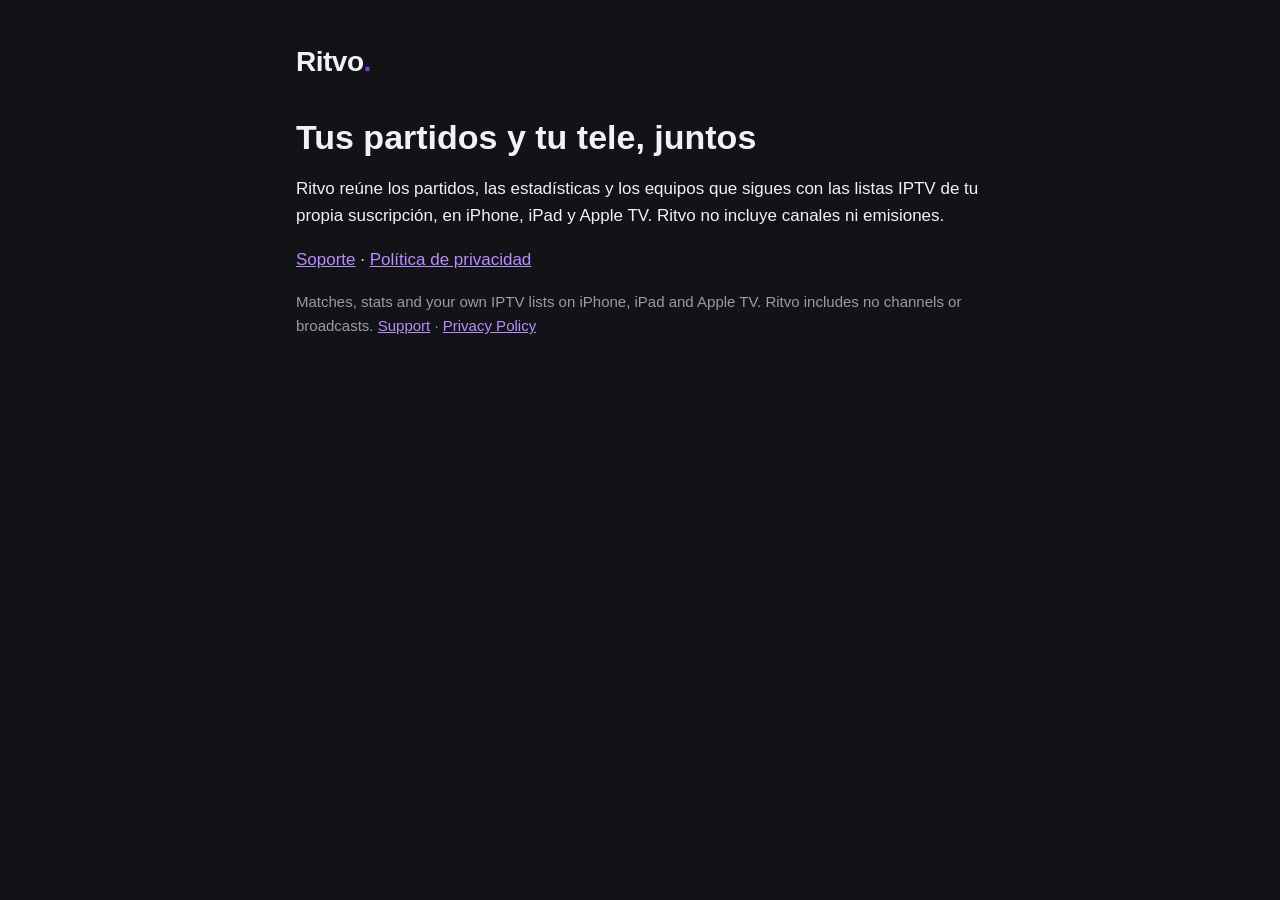
==== index.html @ 2d62906b "Ritvo website: home page, served at ritvo.app Co-Authored-By: Claude Opus 5.5 <noreply@anthropic.com" ====
<!doctype html>
<html lang="es">
<head>
  <meta charset="utf-8">
  <meta name="viewport" content="width=device-width, initial-scale=1">
  <title>Ritvo</title>
  <meta name="description" content="Ritvo: partidos, estadísticas y tus listas IPTV en iPhone, iPad y Apple TV.">
  <link rel="stylesheet" href="estilo.css">
</head>
<body>
<main>
  <header>
    <a class="wordmark" href="index.html">Ritvo<span>.</span></a>
  </header>
  <h1>Tus partidos y tu tele, juntos</h1>
  <p>Ritvo reúne los partidos, las estadísticas y los equipos que sigues con las listas IPTV de tu propia suscripción, en iPhone, iPad y Apple TV. Ritvo no incluye canales ni emisiones.</p>
  <p><a href="soporte.html">Soporte</a> · <a href="privacidad.html">Política de privacidad</a></p>
  <p class="note" lang="en">Matches, stats and your own IPTV lists on iPhone, iPad and Apple TV. Ritvo includes no channels or broadcasts. <a href="support.html">Support</a> · <a href="privacy.html">Privacy Policy</a></p>
</main>
</body>
</html>
---- estilo.css ----
/* Ritvo's public pages: privacy policy and support (docs/PUBLICACION.md). */
:root {
  --charcoal: #121316;
  --surface: #1c1d21;
  --accent: #8e36fc;
  --accent-text: #b98cff;
  --text: #f2f2f5;
  --text-secondary: #9a9ba3;
  color-scheme: dark;
}

* { box-sizing: border-box; }

body {
  margin: 0;
  background: var(--charcoal);
  color: var(--text);
  font: 17px/1.6 -apple-system, BlinkMacSystemFont, "SF Pro Text", "Helvetica Neue", Arial, sans-serif;
}

main {
  max-width: 720px;
  margin: 0 auto;
  padding: 40px 16px 80px;
}

header {
  display: flex;
  align-items: center;
  justify-content: space-between;
  gap: 16px;
  margin-bottom: 32px;
}

.wordmark {
  font-weight: 800;
  font-size: 28px;
  letter-spacing: -0.5px;
  color: var(--text);
  text-decoration: none;
}

.wordmark span { color: var(--accent); }

nav a { margin-left: 16px; }

h1 { font-size: 34px; line-height: 1.2; margin: 0 0 8px; }
h2 { font-size: 22px; margin: 40px 0 8px; }
h3 { font-size: 18px; margin: 24px 0 4px; }

p, li { color: var(--text); }

.meta, .note { color: var(--text-secondary); font-size: 15px; }

.summary {
  background: var(--surface);
  border-left: 4px solid var(--accent);
  border-radius: 12px;
  padding: 16px 20px;
  margin: 24px 0;
}

.summary p { margin: 0; }

a { color: var(--accent-text); }

table { width: 100%; border-collapse: collapse; margin: 16px 0; font-size: 15px; }
th, td { text-align: left; vertical-align: top; padding: 10px 8px; border-bottom: 1px solid #2c2d33; }
th { color: var(--text-secondary); font-weight: 600; }

footer { margin-top: 56px; color: var(--text-secondary); font-size: 14px; }

@media (max-width: 560px) {
  table, thead, tbody, tr, th, td { display: block; }
  thead { display: none; }
  td { border: none; padding: 2px 0; }
  tr { border-bottom: 1px solid #2c2d33; padding: 10px 0; }
}
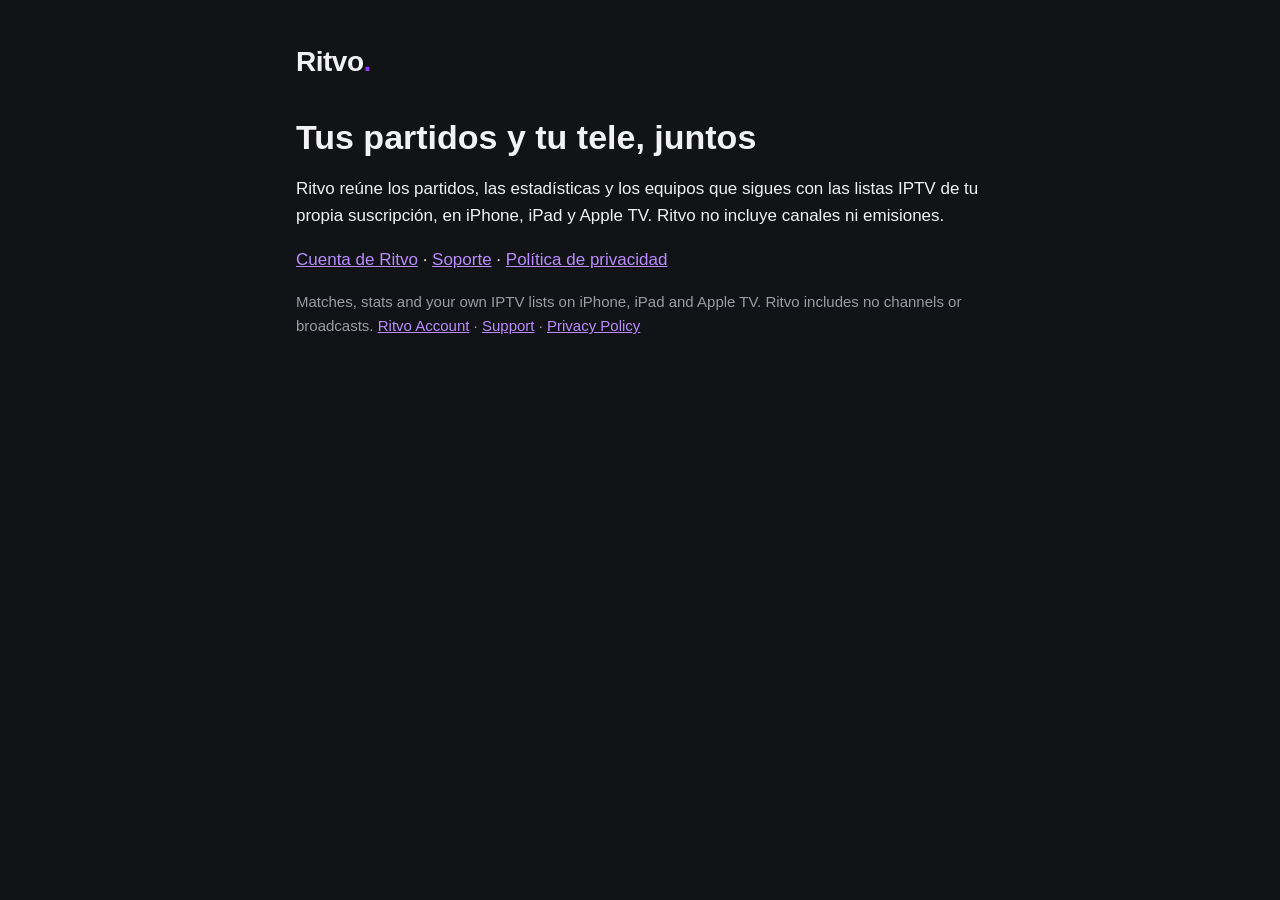
==== commit 7b9759d6: "Add Ritvo account management on the web" ====
--- a/index.html
+++ b/index.html
@@ -14,8 +14,8 @@
   </header>
   <h1>Tus partidos y tu tele, juntos</h1>
   <p>Ritvo reúne los partidos, las estadísticas y los equipos que sigues con las listas IPTV de tu propia suscripción, en iPhone, iPad y Apple TV. Ritvo no incluye canales ni emisiones.</p>
-  <p><a href="soporte.html">Soporte</a> · <a href="privacidad.html">Política de privacidad</a></p>
-  <p class="note" lang="en">Matches, stats and your own IPTV lists on iPhone, iPad and Apple TV. Ritvo includes no channels or broadcasts. <a href="support.html">Support</a> · <a href="privacy.html">Privacy Policy</a></p>
+  <p><a href="cuenta/">Cuenta de Ritvo</a> · <a href="soporte.html">Soporte</a> · <a href="privacidad.html">Política de privacidad</a></p>
+  <p class="note" lang="en">Matches, stats and your own IPTV lists on iPhone, iPad and Apple TV. Ritvo includes no channels or broadcasts. <a href="cuenta/?lang=en">Ritvo Account</a> · <a href="support.html">Support</a> · <a href="privacy.html">Privacy Policy</a></p>
 </main>
 </body>
 </html>
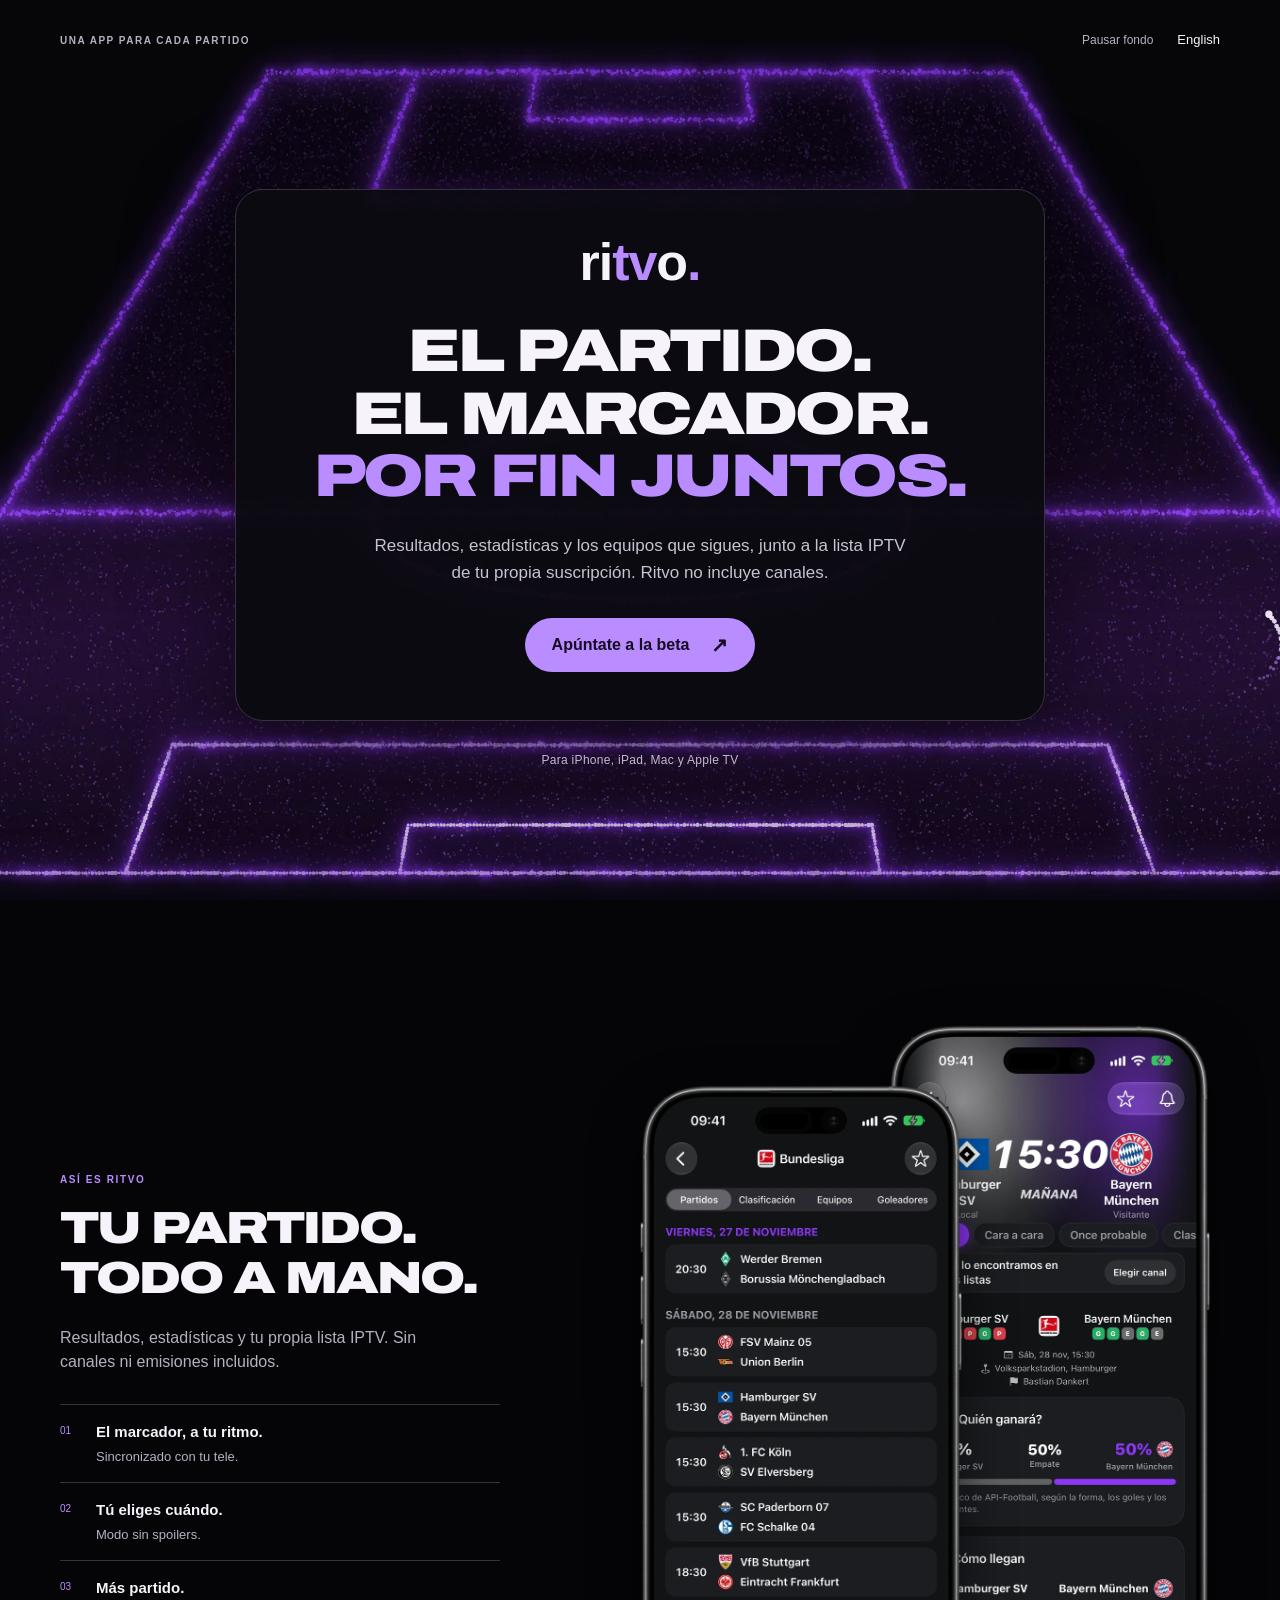
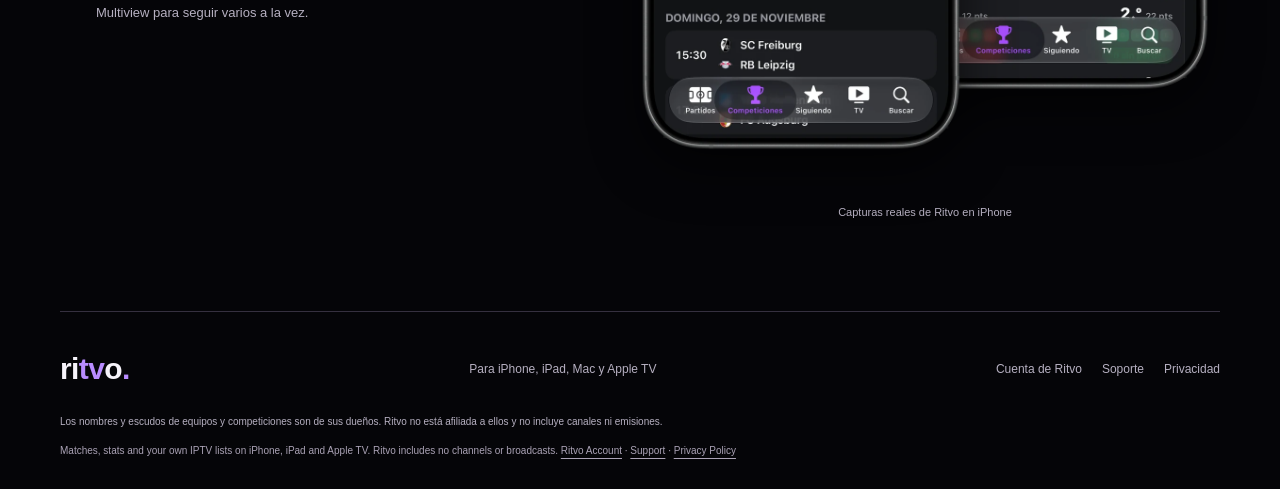
==== commit 9bcb2bb5: "New home page and two-step beta sign-up, in the spirit of an indie launch The owner took the launch " ====
--- a/index.html
+++ b/index.html
@@ -1,21 +1,25 @@
 <!doctype html>
-<html lang="es">
+<html lang="es" data-type="software">
 <head>
-  <meta charset="utf-8">
-  <meta name="viewport" content="width=device-width, initial-scale=1">
-  <title>Ritvo</title>
-  <meta name="description" content="Ritvo: partidos, estadísticas y tus listas IPTV en iPhone, iPad y Apple TV.">
-  <link rel="stylesheet" href="estilo.css">
-</head>
-<body>
-<main>
-  <header>
-    <a class="wordmark" href="index.html">Ritvo<span>.</span></a>
-  </header>
-  <h1>Tus partidos y tu tele, juntos</h1>
-  <p>Ritvo reúne los partidos, las estadísticas y los equipos que sigues con las listas IPTV de tu propia suscripción, en iPhone, iPad y Apple TV. Ritvo no incluye canales ni emisiones.</p>
-  <p><a href="cuenta/">Cuenta de Ritvo</a> · <a href="soporte.html">Soporte</a> · <a href="privacidad.html">Política de privacidad</a></p>
-  <p class="note" lang="en">Matches, stats and your own IPTV lists on iPhone, iPad and Apple TV. Ritvo includes no channels or broadcasts. <a href="cuenta/?lang=en">Ritvo Account</a> · <a href="support.html">Support</a> · <a href="privacy.html">Privacy Policy</a></p>
-</main>
-</body>
-</html>
+<meta charset="utf-8"><meta name="viewport" content="width=device-width, initial-scale=1">
+<meta name="referrer" content="no-referrer"><meta name="theme-color" content="#050508"><meta name="color-scheme" content="dark">
+<meta name="page-type" content="software"><meta name="site-kind" content="software">
+<title>Ritvo · El partido y el marcador, por fin juntos.</title><meta name="description" content="Resultados, estadísticas y los equipos que sigues, junto a la lista IPTV de tu propia suscripción. Ritvo no incluye canales.">
+<link rel="canonical" href="https://ritvo.app/">
+<link rel="stylesheet" href="beta.css"><link rel="preload" href="beta-assets/archivo-expanded-black.ttf" as="font" type="font/ttf" crossorigin>
+<link rel="icon" href="beta-assets/app-icon-192.png" type="image/png"><link rel="apple-touch-icon" href="beta-assets/app-icon-192.png">
+<meta property="og:type" content="website"><meta property="og:locale" content="es_ES"><meta property="og:site_name" content="Ritvo">
+<meta property="og:title" content="Ritvo · El partido y el marcador, por fin juntos."><meta property="og:description" content="Resultados, estadísticas y los equipos que sigues, junto a la lista IPTV de tu propia suscripción. Ritvo no incluye canales."><meta property="og:url" content="https://ritvo.app/">
+<meta property="og:image" content="https://ritvo.app/beta-assets/og-home.jpg"><meta property="og:image:width" content="1200"><meta property="og:image:height" content="630"><meta property="og:image:alt" content="Ritvo: el partido y el marcador, por fin juntos. Captura real en iPhone.">
+<meta name="twitter:card" content="summary_large_image"><meta name="twitter:title" content="Ritvo · El partido y el marcador, por fin juntos."><meta name="twitter:description" content="Resultados, estadísticas y los equipos que sigues, junto a la lista IPTV de tu propia suscripción. Ritvo no incluye canales."><meta name="twitter:image" content="https://ritvo.app/beta-assets/og-home.jpg"><meta name="twitter:image:alt" content="Ritvo: el partido y el marcador, por fin juntos. Captura real en iPhone.">
+
+
+<script src="beta.js" defer></script></head><body class="home-page">
+<a class="skip-link" href="#contenido">Saltar al contenido</a>
+<div class="pitch-background" aria-hidden="true"><canvas id="pitch" aria-hidden="true"></canvas></div>
+<header class="site-header wrap"><span class="nav-note">UNA APP PARA CADA PARTIDO</span>
+<nav aria-label="Navegación principal"><button class="motion-toggle" type="button" hidden aria-pressed="false">Pausar fondo</button><a href="beta-en.html" lang="en" hreflang="en" data-keep-query>English</a></nav></header>
+<main id="contenido"><section class="hero" aria-labelledby="home-title"><div class="launch-card home-card"><a class="wordmark" href="index.html" aria-label="Ritvo"><span aria-hidden="true">ri<span class="brand-violet">tv</span>o<span class="brand-violet">.</span></span></a><h1 id="home-title">EL PARTIDO.<br>EL MARCADOR.<br><span>POR FIN JUNTOS.</span></h1><p class="lead">Resultados, estadísticas y los equipos que sigues, junto a la lista IPTV de tu propia suscripción. Ritvo no incluye canales.</p><a class="button" href="beta.html" data-keep-query>Apúntate a la beta <span aria-hidden="true">↗</span></a></div><p class="platforms">Para iPhone, iPad, Mac y Apple TV</p></section><section class="showcase wrap" aria-labelledby="app-title"><div class="showcase-copy"><p class="eyebrow">ASÍ ES RITVO</p><h2 id="app-title">TU PARTIDO.<br>TODO A MANO.</h2><p class="showcase-lead">Resultados, estadísticas y tu propia lista IPTV. Sin canales ni emisiones incluidos.</p><ol class="benefits"><li><strong>El marcador, a tu ritmo.</strong><span>Sincronizado con tu tele.</span></li><li><strong>Tú eliges cuándo.</strong><span>Modo sin spoilers.</span></li><li><strong>Más partido.</strong><span>Multiview para seguir varios a la vez.</span></li></ol></div><figure class="phones"><div class="phone-pair"><img class="device device-0" src="beta-assets/iphone-jornada-es-700.webp" srcset="beta-assets/iphone-jornada-es-700.webp 700w, beta-assets/iphone-jornada-es-1100.webp 1100w" sizes="(max-width: 600px) 52vw, 310px" width="700" height="1431" alt="Ritvo en iPhone: la jornada de la Bundesliga" loading="lazy" decoding="async"><img class="device device-1" src="beta-assets/iphone-hamburgo-es-700.webp" srcset="beta-assets/iphone-hamburgo-es-700.webp 700w, beta-assets/iphone-hamburgo-es-1100.webp 1100w" sizes="(max-width: 600px) 52vw, 310px" width="700" height="1431" alt="Ritvo en iPhone: ficha del Hamburgo–Bayern" loading="lazy" decoding="async"></div><figcaption>Capturas reales de Ritvo en iPhone</figcaption></figure></section></main><footer class="site-footer wrap"><div class="footer-top"><a class="wordmark" href="index.html" aria-label="Ritvo"><span aria-hidden="true">ri<span class="brand-violet">tv</span>o<span class="brand-violet">.</span></span></a><p>Para iPhone, iPad, Mac y Apple TV</p><nav aria-label="Pie de página"><a href="cuenta/">Cuenta de Ritvo</a><a href="soporte.html">Soporte</a><a href="privacidad.html">Privacidad</a></nav></div>
+<p class="legal">Los nombres y escudos de equipos y competiciones son de sus dueños. Ritvo no está afiliada a ellos y no incluye canales ni emisiones.</p>
+<p class="english-note" lang="en">Matches, stats and your own IPTV lists on iPhone, iPad and Apple TV. Ritvo includes no channels or broadcasts. <a href="cuenta/?lang=en">Ritvo Account</a> · <a href="support.html">Support</a> · <a href="privacy.html">Privacy Policy</a></p>
+</footer></body></html>
--- a/beta.css
+++ b/beta.css
@@ -0,0 +1,17 @@
+@font-face{font-family:Archivo;src:url('beta-assets/archivo-expanded-black.ttf') format('truetype');font-style:normal;font-weight:900;font-display:swap}
+:root{color-scheme:dark;--ink:#f6f3fa;--muted:#b6b0c1;--violet:#b98cff;--brand:#8e36fc;--line:#35303f;--surface:#101015;--ease:cubic-bezier(.2,.8,.2,1)}
+*{box-sizing:border-box}html{background:#050508;scroll-padding-top:24px}body{margin:0;color:var(--ink);font-family:-apple-system,BlinkMacSystemFont,"Segoe UI",sans-serif;font-size:16px;line-height:1.5}button,input,select,textarea{font:inherit}a{color:inherit;text-decoration-thickness:1px;text-underline-offset:4px}a:hover{color:var(--violet)}button,a,input,select,textarea{-webkit-tap-highlight-color:transparent}button{cursor:pointer}button:disabled{cursor:wait;opacity:.65}button:focus-visible,a:focus-visible,input:focus-visible,select:focus-visible,textarea:focus-visible,[tabindex="-1"]:focus-visible{outline:3px solid var(--violet);outline-offset:5px}h1,h2,h3,p,figure{margin:0}h1,h2{font-family:Archivo,"Arial Black",sans-serif;font-weight:900;letter-spacing:-.045em}h1{line-height:1.04}h2{line-height:1.1}button,a{transition:color 140ms var(--ease),background 140ms var(--ease),transform 140ms var(--ease)}[hidden]{display:none!important}.wrap{width:min(1160px,calc(100% - 80px));margin-inline:auto}.sr-only{position:absolute;width:1px;height:1px;padding:0;margin:-1px;overflow:hidden;clip-path:inset(50%);white-space:nowrap;border:0}.skip-link{position:absolute;top:12px;left:16px;z-index:20;padding:12px 18px;background:var(--ink);color:#050508;transform:translateY(-180%)}.skip-link:focus{transform:none}
+.pitch-background{position:fixed;inset:0;z-index:-1;pointer-events:none;background:#050508 url('beta-assets/pitch-still.webp') center/100% 100% no-repeat}.pitch-background::after{content:"";position:absolute;inset:0;background:linear-gradient(180deg,rgba(5,5,8,.08),transparent 70%,rgba(5,5,8,.18))}#pitch{width:100%;height:100%;display:block}.site-header{height:80px;position:absolute;top:0;left:0;right:0;z-index:2;display:flex;align-items:center;justify-content:space-between;gap:12px}.nav-note{font-size:10px;letter-spacing:.15em;font-weight:650;color:var(--muted)}.site-header nav{display:flex;align-items:center;gap:24px;font-size:13px}.site-header a,.motion-toggle{display:inline-flex;align-items:center;min-height:44px}.site-header a{text-decoration:none}.site-header a:hover{text-decoration:underline}.motion-toggle{background:none;border:0;color:var(--muted);padding:0;font-size:12px}.wordmark{display:inline-block;font-family:ui-rounded,"SF Pro Rounded",-apple-system,BlinkMacSystemFont,sans-serif;font-size:52px;font-weight:800;letter-spacing:-.02em;line-height:1;text-decoration:none}.wordmark:hover{color:var(--ink)}.brand-violet{color:var(--violet)}
+.hero{min-height:100svh;display:flex;flex-direction:column;align-items:center;justify-content:center;padding:100px 24px 42px;gap:25px}.launch-card{width:100%;background:rgba(12,11,17,.97);border:1px solid #39303f;border-radius:28px;box-shadow:0 30px 100px #0008;padding:44px;text-align:center}.home-card{max-width:810px;padding:46px 46px 48px}.home-card h1{font-size:clamp(29px,4.7vw,62px);margin:32px -12px 24px}.home-card h1 span{color:var(--violet)}.lead{color:#c8c2d1;font-size:17px;line-height:1.6}.home-card .lead{max-width:550px;margin:0 auto 32px}.button{display:inline-flex;align-items:center;justify-content:center;gap:22px;min-height:54px;padding:14px 26px;border:1px solid transparent;border-radius:100px;background:var(--violet);color:#160c22;text-decoration:none;font-weight:700;font-size:16px;line-height:1.4}.button:hover{background:#c9a7ff;color:#160c22;transform:translateY(-1px)}.button:active{transform:translateY(1px) scale(.985)}.button span{font-size:20px;line-height:1}.platforms{font-size:12px;color:#c2b9ce;text-align:center;letter-spacing:.025em}.signup-card{max-width:570px;padding:28px 38px 24px}.signup-card>.wordmark{font-size:42px;margin-bottom:22px}.launch-card .form-heading{text-align:center}.form-heading h1{font-size:clamp(29px,4.5vw,45px);margin-bottom:14px}.form-heading>p{font-size:15px;color:#c8c2d1;max-width:400px;margin:0 auto 24px;line-height:1.55}form{text-align:left}fieldset{min-width:0;border:0;padding:0;margin:0 0 18px}legend,label{font-size:13px;font-weight:550}legend{padding:0;margin-bottom:9px}label a{color:#ddc6ff}.field{margin-bottom:18px}.field>label{display:block;margin-bottom:7px}.field>input,.field>select,.field>textarea,.share-row input{display:block;width:100%;min-height:48px;border:1px solid #796c87;border-radius:10px;background:#19171f;color:var(--ink);padding:11px 13px;font-size:16px;line-height:1.4}input::placeholder,textarea::placeholder{color:#a59dae;opacity:1}textarea{resize:vertical}.hint{font-size:11px;line-height:1.5;color:var(--muted);margin-top:6px}.optional{color:var(--muted);font-weight:400}.choices{display:flex;flex-wrap:wrap;gap:8px}.choice{position:relative;cursor:pointer}.choice input{position:absolute;opacity:0;width:1px;height:1px}.choice span{min-height:44px;display:flex;align-items:center;justify-content:center;padding:10px 16px;border:1px solid #796c87;border-radius:100px;background:#19171f;color:#d7d1df;font-size:13px;line-height:1.3;transition:background 140ms,color 140ms,border-color 140ms}.choice:hover span{border-color:var(--violet)}.choice input:checked+span{color:#f3e9ff;border-color:var(--violet);background:#39204e;box-shadow:inset 0 0 0 1px var(--violet)}.choice input:checked+span::before{content:'✓';margin-right:6px}.choice:has(:focus-visible){outline:3px solid var(--violet);outline-offset:4px;border-radius:100px}.consent{display:flex;align-items:flex-start;gap:10px;margin:0 0 20px;min-height:44px;font-size:11px;line-height:1.6;font-weight:400;color:#c5bdce;cursor:pointer}.consent input{flex:none;accent-color:var(--brand);width:19px;height:19px;margin:1px 0 0}.form-actions{display:flex;flex-direction:column;align-items:stretch;gap:4px}.form-actions .button{width:100%}.skip-profile{display:flex;min-height:44px;align-items:center;justify-content:center;font-size:14px;color:var(--muted)}.status{font-size:13px;line-height:1.5;color:var(--muted);margin-top:12px}.status:empty{display:none}.status.error{color:#ffb7c0;padding:10px 12px;border-left:2px solid #ffb7c0;background:#29141d}.invalid,.choice.invalid span{border-color:#ffb7c0!important}.beta-count{text-align:center;font-size:12px;color:#d2c5e2;margin:14px 0 0}.trap{position:absolute;width:1px;height:1px;overflow:hidden;clip-path:inset(50%)}.pair{display:grid;grid-template-columns:1fr 1fr;gap:14px}.profile-heading{text-align:center;margin-bottom:24px}.profile-heading h2{font-family:-apple-system,BlinkMacSystemFont,"Segoe UI",sans-serif;font-size:27px;letter-spacing:-.035em;line-height:1.2;margin:10px 0 12px}.profile-heading p:last-child{font-size:14px;color:var(--muted)}.eyebrow{font-size:10px;font-weight:650;letter-spacing:.16em;color:var(--violet)}#step-two{margin:28px 0 8px;border-top:1px solid var(--line);padding-top:24px}.enhanced #step-two{border:0;margin:0;padding:0}.enhanced .profile-active{max-width:620px}
+.showcase{min-height:100svh;display:grid;grid-template-columns:1fr 1.18fr;align-items:center;gap:70px;padding-block:90px}.showcase-copy{max-width:440px}.showcase h2{font-size:clamp(30px,3.6vw,45px);margin:16px 0 24px}.showcase-lead{color:var(--muted);max-width:370px;font-size:16px}.showcase h3{font-size:16px;margin:40px 0 0}.benefits{list-style:none;padding:0;counter-reset:benefit;margin:30px 0 0}.benefits li{position:relative;counter-increment:benefit;padding:16px 0 16px 36px;border-top:1px solid var(--line)}.benefits li::before{content:'0' counter(benefit);position:absolute;left:0;top:18px;font-size:10px;color:var(--violet);font-variant-numeric:tabular-nums}.benefits strong,.benefits span{display:block}.benefits strong{font-size:15px;font-weight:650}.benefits span{font-size:13px;color:var(--muted);margin-top:3px}.phone-pair{position:relative;display:flex;align-items:center;justify-content:center;padding:30px 0 45px;isolation:isolate}.device{display:block;width:56%;height:auto;filter:drop-shadow(0 18px 25px #0009)}.device-0{position:relative;z-index:1;margin-right:-14%;margin-top:60px}.device-1{margin-top:-60px}.phones figcaption{text-align:center;font-size:11px;color:var(--muted);margin-top:4px}.site-footer{padding:35px 0 30px;border-top:1px solid var(--line);font-size:12px;color:var(--muted)}.footer-top{display:flex;align-items:center;justify-content:space-between;gap:24px}.footer-top .wordmark{font-size:30px;color:var(--ink)}.footer-top nav{display:flex;flex-wrap:wrap;gap:20px}.footer-top nav a{display:inline-flex;min-height:44px;align-items:center;text-decoration:none}.footer-top nav a:hover{text-decoration:underline}.legal,.english-note{font-size:10px;line-height:1.7;margin-top:22px;max-width:930px}.english-note{color:#aaa2b5;margin-top:12px}.thanks-card{max-width:670px}.thanks-card .wordmark{margin-bottom:30px}.thanks-card h1{font-size:clamp(30px,4.7vw,52px);margin:16px 0 22px}.thanks-card .lead{font-size:16px}.thanks-card>p:not(.eyebrow){color:var(--muted);margin-bottom:18px}.thanks-card>.button{margin:8px 0 30px}.share-block{border-top:1px solid var(--line);padding-top:24px}.share-block label{font-size:13px;display:block;margin-bottom:12px}.share-row{display:flex;gap:8px}.share-row input{font-size:12px;min-width:0}.share-row button{border:1px solid #625570;background:#282032;color:var(--ink);border-radius:10px;padding:10px 14px;white-space:nowrap;font-size:12px;min-height:48px}
+@media(min-width:900px) and (min-height:850px){.signup-card{padding:36px 42px 30px}.signup-card>.wordmark{margin-bottom:28px}.form-heading>p{margin-bottom:28px}.hero{gap:30px}}
+@media(max-width:900px){.wrap{width:calc(100% - 48px)}.showcase{gap:30px}.footer-top{flex-wrap:wrap}.footer-top nav{width:100%}.showcase h2{font-size:30px}.home-card h1{font-size:clamp(28px,5.5vw,49px)}}
+@media(max-width:600px){.wrap{width:calc(100% - 40px)}.site-header{height:64px}.nav-note{font-size:8px;letter-spacing:.08em;max-width:125px}.site-header nav{gap:14px}.motion-toggle{font-size:10px}.site-header a{font-size:12px}.hero{padding:82px 16px 28px;gap:22px}.launch-card{border-radius:22px;padding:28px 22px}.home-card{padding:36px 22px}.home-card h1{font-size:clamp(22px,6.3vw,37px);letter-spacing:-.05em;margin:30px -12px 24px}.home-card .lead{font-size:15px;line-height:1.65;margin-bottom:26px}.home-card .button{width:100%}.wordmark{font-size:48px}.signup-card{padding:24px 22px 22px}.signup-card>.wordmark{font-size:38px;margin-bottom:22px}.form-heading h1{font-size:clamp(27px,7.5vw,40px)}.form-heading>p{font-size:14px;margin-bottom:22px}.choices{gap:7px}.choice span{padding:10px 12px;font-size:12px}.choice input:checked+span::before{margin-right:4px}.consent{font-size:11px}.platforms{font-size:11px}.showcase{grid-template-columns:1fr;gap:40px;padding-block:65px}.showcase-copy{max-width:none}.showcase h2{font-size:34px}.showcase-lead{max-width:320px;font-size:15px}.phone-pair{max-width:480px;margin-inline:auto;padding-bottom:24px}.showcase .phones{grid-row:2}.showcase h3{margin-top:30px}.benefits{margin-top:24px}.footer-top{gap:14px}.footer-top>p{font-size:10px}.footer-top nav{gap:16px}.legal,.english-note{font-size:11px}.pair{grid-template-columns:1fr;gap:0}.thanks-card h1{font-size:29px}.thanks-card .lead{font-size:15px}.share-row{flex-direction:column}.share-row input{text-align:center}.share-row button{font-size:14px}.thanks-card .button{width:100%}.profile-heading h2{font-size:25px}}
+@media(prefers-reduced-motion:reduce){*,*::before,*::after{scroll-behavior:auto!important;animation:none!important;transition:none!important}.button:hover,.button:active{transform:none}.motion-toggle{display:none}}
+.single-phone .device{width:65%;max-width:310px;margin:0;filter:drop-shadow(0 24px 40px #000b)}
+.single-phone{padding-block:20px}
+#step-one .choices{display:grid;grid-template-columns:repeat(4,minmax(0,1fr));gap:7px}
+#step-one .choice span{padding-inline:5px}
+#step-one .choice input:checked+span::before{position:absolute;top:-6px;right:4px;width:15px;height:15px;border-radius:50%;background:var(--violet);color:#160c22;text-align:center;line-height:15px;margin:0;font-size:10px}
+
+@media(max-width:600px){.pitch-background{background-image:url('beta-assets/pitch-still-mobile.webp')}}
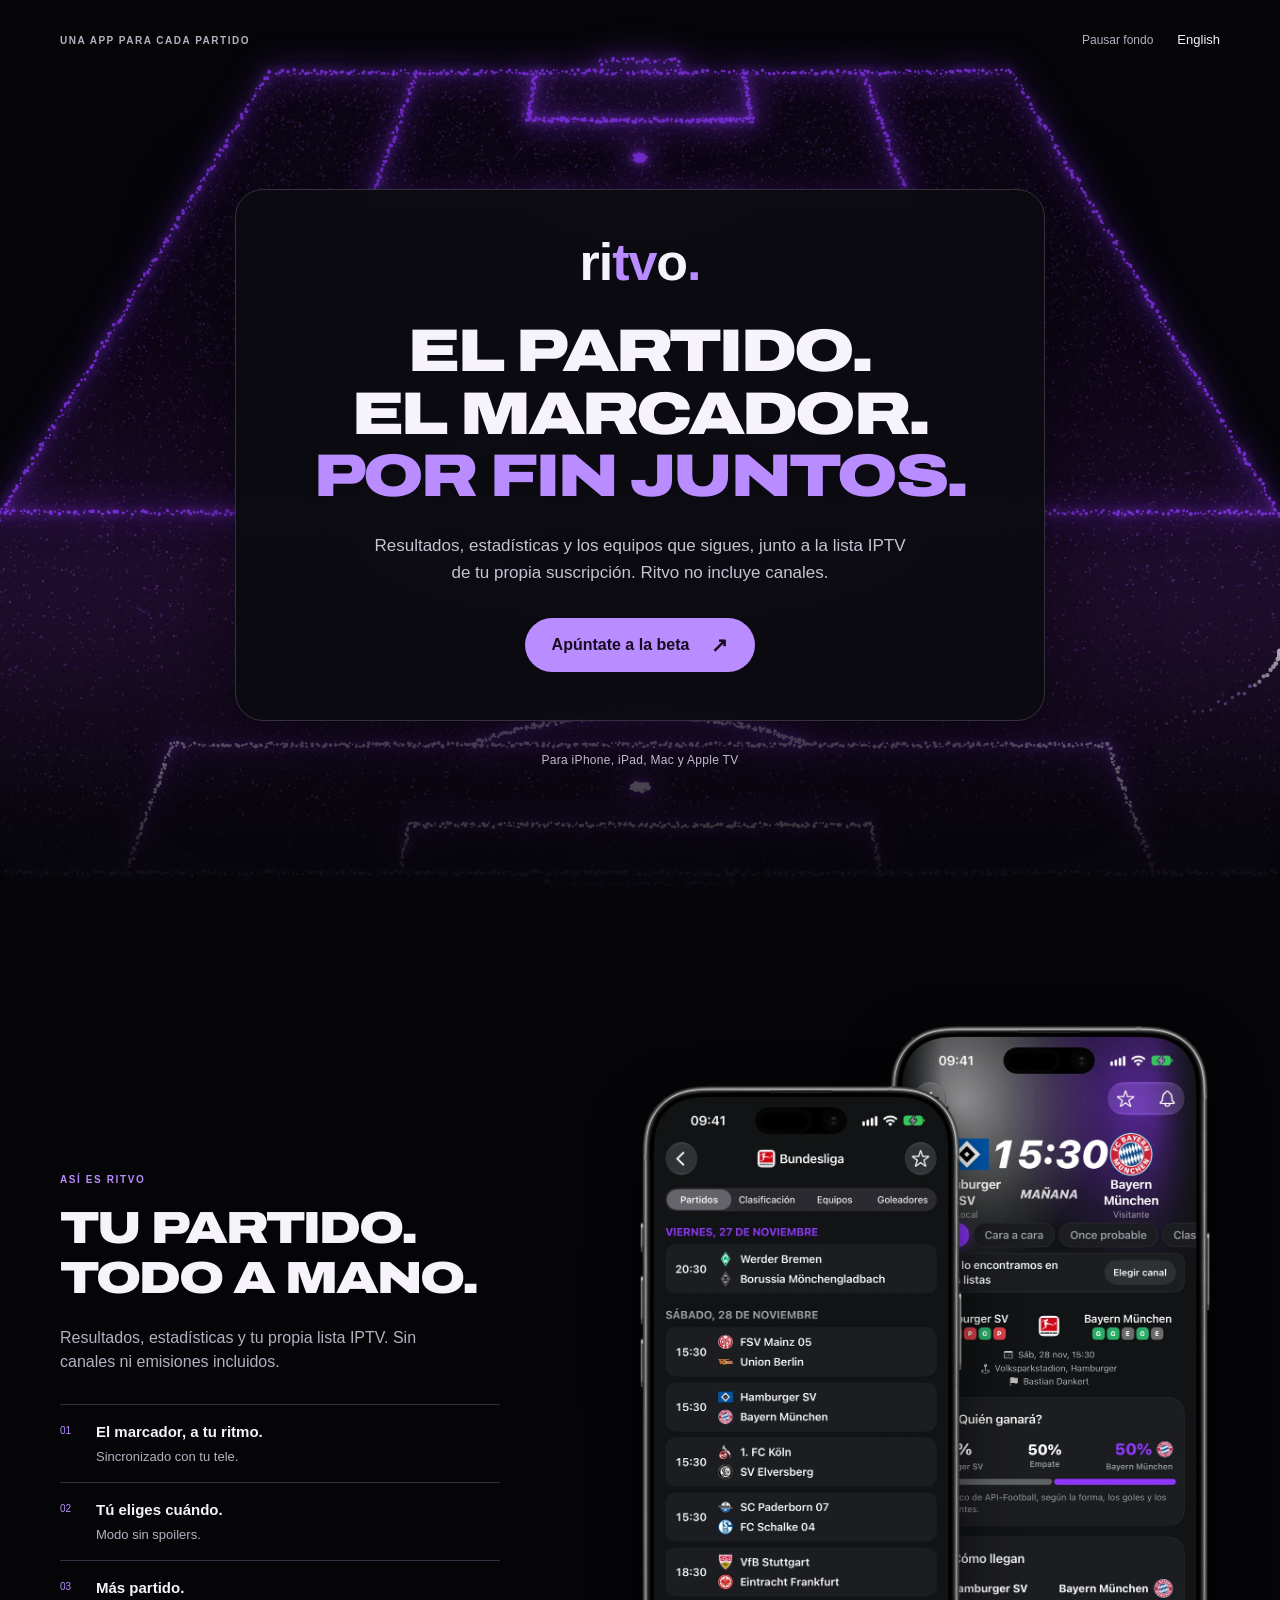
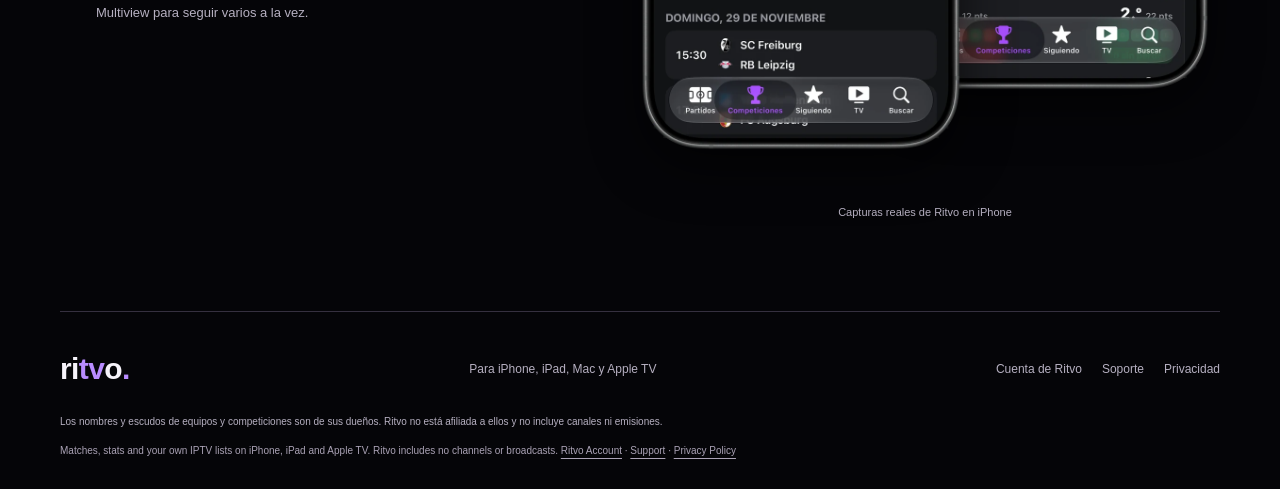
==== commit 3d796aeb: "Background: the pitch turns into a basketball court and back Co-Authored-By: Claude Opus 5.5 <norepl" ====
--- a/index.html
+++ b/index.html
@@ -14,7 +14,7 @@
 <meta name="twitter:card" content="summary_large_image"><meta name="twitter:title" content="Ritvo · El partido y el marcador, por fin juntos."><meta name="twitter:description" content="Resultados, estadísticas y los equipos que sigues, junto a la lista IPTV de tu propia suscripción. Ritvo no incluye canales."><meta name="twitter:image" content="https://ritvo.app/beta-assets/og-home.jpg"><meta name="twitter:image:alt" content="Ritvo: el partido y el marcador, por fin juntos. Captura real en iPhone.">
 
 
-<script src="beta.js" defer></script></head><body class="home-page">
+<script src="beta.js" defer></script><script src="pitch.js" defer></script></head><body class="home-page">
 <a class="skip-link" href="#contenido">Saltar al contenido</a>
 <div class="pitch-background" aria-hidden="true"><canvas id="pitch" aria-hidden="true"></canvas></div>
 <header class="site-header wrap"><span class="nav-note">UNA APP PARA CADA PARTIDO</span>
--- a/beta.css
+++ b/beta.css
@@ -1,7 +1,7 @@
 @font-face{font-family:Archivo;src:url('beta-assets/archivo-expanded-black.ttf') format('truetype');font-style:normal;font-weight:900;font-display:swap}
 :root{color-scheme:dark;--ink:#f6f3fa;--muted:#b6b0c1;--violet:#b98cff;--brand:#8e36fc;--line:#35303f;--surface:#101015;--ease:cubic-bezier(.2,.8,.2,1)}
 *{box-sizing:border-box}html{background:#050508;scroll-padding-top:24px}body{margin:0;color:var(--ink);font-family:-apple-system,BlinkMacSystemFont,"Segoe UI",sans-serif;font-size:16px;line-height:1.5}button,input,select,textarea{font:inherit}a{color:inherit;text-decoration-thickness:1px;text-underline-offset:4px}a:hover{color:var(--violet)}button,a,input,select,textarea{-webkit-tap-highlight-color:transparent}button{cursor:pointer}button:disabled{cursor:wait;opacity:.65}button:focus-visible,a:focus-visible,input:focus-visible,select:focus-visible,textarea:focus-visible,[tabindex="-1"]:focus-visible{outline:3px solid var(--violet);outline-offset:5px}h1,h2,h3,p,figure{margin:0}h1,h2{font-family:Archivo,"Arial Black",sans-serif;font-weight:900;letter-spacing:-.045em}h1{line-height:1.04}h2{line-height:1.1}button,a{transition:color 140ms var(--ease),background 140ms var(--ease),transform 140ms var(--ease)}[hidden]{display:none!important}.wrap{width:min(1160px,calc(100% - 80px));margin-inline:auto}.sr-only{position:absolute;width:1px;height:1px;padding:0;margin:-1px;overflow:hidden;clip-path:inset(50%);white-space:nowrap;border:0}.skip-link{position:absolute;top:12px;left:16px;z-index:20;padding:12px 18px;background:var(--ink);color:#050508;transform:translateY(-180%)}.skip-link:focus{transform:none}
-.pitch-background{position:fixed;inset:0;z-index:-1;pointer-events:none;background:#050508 url('beta-assets/pitch-still.webp') center/100% 100% no-repeat}.pitch-background::after{content:"";position:absolute;inset:0;background:linear-gradient(180deg,rgba(5,5,8,.08),transparent 70%,rgba(5,5,8,.18))}#pitch{width:100%;height:100%;display:block}.site-header{height:80px;position:absolute;top:0;left:0;right:0;z-index:2;display:flex;align-items:center;justify-content:space-between;gap:12px}.nav-note{font-size:10px;letter-spacing:.15em;font-weight:650;color:var(--muted)}.site-header nav{display:flex;align-items:center;gap:24px;font-size:13px}.site-header a,.motion-toggle{display:inline-flex;align-items:center;min-height:44px}.site-header a{text-decoration:none}.site-header a:hover{text-decoration:underline}.motion-toggle{background:none;border:0;color:var(--muted);padding:0;font-size:12px}.wordmark{display:inline-block;font-family:ui-rounded,"SF Pro Rounded",-apple-system,BlinkMacSystemFont,sans-serif;font-size:52px;font-weight:800;letter-spacing:-.02em;line-height:1;text-decoration:none}.wordmark:hover{color:var(--ink)}.brand-violet{color:var(--violet)}
+.pitch-background{position:absolute;top:0;left:0;right:0;height:100vh;z-index:-1;pointer-events:none;background:#050508 url('beta-assets/pitch-still.webp') center/100% 100% no-repeat}.pitch-background::after{content:"";position:absolute;inset:0;background:linear-gradient(180deg,rgba(5,5,8,.08),transparent 62%,#050508)}#pitch{width:100%;height:100%;display:block;opacity:0;transition:opacity .6s ease}#pitch.ready{opacity:1}@media(prefers-reduced-motion:reduce){#pitch{transition:none}}.site-header{height:80px;position:absolute;top:0;left:0;right:0;z-index:2;display:flex;align-items:center;justify-content:space-between;gap:12px}.nav-note{font-size:10px;letter-spacing:.15em;font-weight:650;color:var(--muted)}.site-header nav{display:flex;align-items:center;gap:24px;font-size:13px}.site-header a,.motion-toggle{display:inline-flex;align-items:center;min-height:44px}.site-header a{text-decoration:none}.site-header a:hover{text-decoration:underline}.motion-toggle{background:none;border:0;color:var(--muted);padding:0;font-size:12px}.wordmark{display:inline-block;font-family:ui-rounded,"SF Pro Rounded",-apple-system,BlinkMacSystemFont,sans-serif;font-size:52px;font-weight:800;letter-spacing:-.02em;line-height:1;text-decoration:none}.wordmark:hover{color:var(--ink)}.brand-violet{color:var(--violet)}
 .hero{min-height:100svh;display:flex;flex-direction:column;align-items:center;justify-content:center;padding:100px 24px 42px;gap:25px}.launch-card{width:100%;background:rgba(12,11,17,.97);border:1px solid #39303f;border-radius:28px;box-shadow:0 30px 100px #0008;padding:44px;text-align:center}.home-card{max-width:810px;padding:46px 46px 48px}.home-card h1{font-size:clamp(29px,4.7vw,62px);margin:32px -12px 24px}.home-card h1 span{color:var(--violet)}.lead{color:#c8c2d1;font-size:17px;line-height:1.6}.home-card .lead{max-width:550px;margin:0 auto 32px}.button{display:inline-flex;align-items:center;justify-content:center;gap:22px;min-height:54px;padding:14px 26px;border:1px solid transparent;border-radius:100px;background:var(--violet);color:#160c22;text-decoration:none;font-weight:700;font-size:16px;line-height:1.4}.button:hover{background:#c9a7ff;color:#160c22;transform:translateY(-1px)}.button:active{transform:translateY(1px) scale(.985)}.button span{font-size:20px;line-height:1}.platforms{font-size:12px;color:#c2b9ce;text-align:center;letter-spacing:.025em}.signup-card{max-width:570px;padding:28px 38px 24px}.signup-card>.wordmark{font-size:42px;margin-bottom:22px}.launch-card .form-heading{text-align:center}.form-heading h1{font-size:clamp(29px,4.5vw,45px);margin-bottom:14px}.form-heading>p{font-size:15px;color:#c8c2d1;max-width:400px;margin:0 auto 24px;line-height:1.55}form{text-align:left}fieldset{min-width:0;border:0;padding:0;margin:0 0 18px}legend,label{font-size:13px;font-weight:550}legend{padding:0;margin-bottom:9px}label a{color:#ddc6ff}.field{margin-bottom:18px}.field>label{display:block;margin-bottom:7px}.field>input,.field>select,.field>textarea,.share-row input{display:block;width:100%;min-height:48px;border:1px solid #796c87;border-radius:10px;background:#19171f;color:var(--ink);padding:11px 13px;font-size:16px;line-height:1.4}input::placeholder,textarea::placeholder{color:#a59dae;opacity:1}textarea{resize:vertical}.hint{font-size:11px;line-height:1.5;color:var(--muted);margin-top:6px}.optional{color:var(--muted);font-weight:400}.choices{display:flex;flex-wrap:wrap;gap:8px}.choice{position:relative;cursor:pointer}.choice input{position:absolute;opacity:0;width:1px;height:1px}.choice span{min-height:44px;display:flex;align-items:center;justify-content:center;padding:10px 16px;border:1px solid #796c87;border-radius:100px;background:#19171f;color:#d7d1df;font-size:13px;line-height:1.3;transition:background 140ms,color 140ms,border-color 140ms}.choice:hover span{border-color:var(--violet)}.choice input:checked+span{color:#f3e9ff;border-color:var(--violet);background:#39204e;box-shadow:inset 0 0 0 1px var(--violet)}.choice input:checked+span::before{content:'✓';margin-right:6px}.choice:has(:focus-visible){outline:3px solid var(--violet);outline-offset:4px;border-radius:100px}.consent{display:flex;align-items:flex-start;gap:10px;margin:0 0 20px;min-height:44px;font-size:11px;line-height:1.6;font-weight:400;color:#c5bdce;cursor:pointer}.consent input{flex:none;accent-color:var(--brand);width:19px;height:19px;margin:1px 0 0}.form-actions{display:flex;flex-direction:column;align-items:stretch;gap:4px}.form-actions .button{width:100%}.skip-profile{display:flex;min-height:44px;align-items:center;justify-content:center;font-size:14px;color:var(--muted)}.status{font-size:13px;line-height:1.5;color:var(--muted);margin-top:12px}.status:empty{display:none}.status.error{color:#ffb7c0;padding:10px 12px;border-left:2px solid #ffb7c0;background:#29141d}.invalid,.choice.invalid span{border-color:#ffb7c0!important}.beta-count{text-align:center;font-size:12px;color:#d2c5e2;margin:14px 0 0}.trap{position:absolute;width:1px;height:1px;overflow:hidden;clip-path:inset(50%)}.pair{display:grid;grid-template-columns:1fr 1fr;gap:14px}.profile-heading{text-align:center;margin-bottom:24px}.profile-heading h2{font-family:-apple-system,BlinkMacSystemFont,"Segoe UI",sans-serif;font-size:27px;letter-spacing:-.035em;line-height:1.2;margin:10px 0 12px}.profile-heading p:last-child{font-size:14px;color:var(--muted)}.eyebrow{font-size:10px;font-weight:650;letter-spacing:.16em;color:var(--violet)}#step-two{margin:28px 0 8px;border-top:1px solid var(--line);padding-top:24px}.enhanced #step-two{border:0;margin:0;padding:0}.enhanced .profile-active{max-width:620px}
 .showcase{min-height:100svh;display:grid;grid-template-columns:1fr 1.18fr;align-items:center;gap:70px;padding-block:90px}.showcase-copy{max-width:440px}.showcase h2{font-size:clamp(30px,3.6vw,45px);margin:16px 0 24px}.showcase-lead{color:var(--muted);max-width:370px;font-size:16px}.showcase h3{font-size:16px;margin:40px 0 0}.benefits{list-style:none;padding:0;counter-reset:benefit;margin:30px 0 0}.benefits li{position:relative;counter-increment:benefit;padding:16px 0 16px 36px;border-top:1px solid var(--line)}.benefits li::before{content:'0' counter(benefit);position:absolute;left:0;top:18px;font-size:10px;color:var(--violet);font-variant-numeric:tabular-nums}.benefits strong,.benefits span{display:block}.benefits strong{font-size:15px;font-weight:650}.benefits span{font-size:13px;color:var(--muted);margin-top:3px}.phone-pair{position:relative;display:flex;align-items:center;justify-content:center;padding:30px 0 45px;isolation:isolate}.device{display:block;width:56%;height:auto;filter:drop-shadow(0 18px 25px #0009)}.device-0{position:relative;z-index:1;margin-right:-14%;margin-top:60px}.device-1{margin-top:-60px}.phones figcaption{text-align:center;font-size:11px;color:var(--muted);margin-top:4px}.site-footer{padding:35px 0 30px;border-top:1px solid var(--line);font-size:12px;color:var(--muted)}.footer-top{display:flex;align-items:center;justify-content:space-between;gap:24px}.footer-top .wordmark{font-size:30px;color:var(--ink)}.footer-top nav{display:flex;flex-wrap:wrap;gap:20px}.footer-top nav a{display:inline-flex;min-height:44px;align-items:center;text-decoration:none}.footer-top nav a:hover{text-decoration:underline}.legal,.english-note{font-size:10px;line-height:1.7;margin-top:22px;max-width:930px}.english-note{color:#aaa2b5;margin-top:12px}.thanks-card{max-width:670px}.thanks-card .wordmark{margin-bottom:30px}.thanks-card h1{font-size:clamp(30px,4.7vw,52px);margin:16px 0 22px}.thanks-card .lead{font-size:16px}.thanks-card>p:not(.eyebrow){color:var(--muted);margin-bottom:18px}.thanks-card>.button{margin:8px 0 30px}.share-block{border-top:1px solid var(--line);padding-top:24px}.share-block label{font-size:13px;display:block;margin-bottom:12px}.share-row{display:flex;gap:8px}.share-row input{font-size:12px;min-width:0}.share-row button{border:1px solid #625570;background:#282032;color:var(--ink);border-radius:10px;padding:10px 14px;white-space:nowrap;font-size:12px;min-height:48px}
 @media(min-width:900px) and (min-height:850px){.signup-card{padding:36px 42px 30px}.signup-card>.wordmark{margin-bottom:28px}.form-heading>p{margin-bottom:28px}.hero{gap:30px}}
